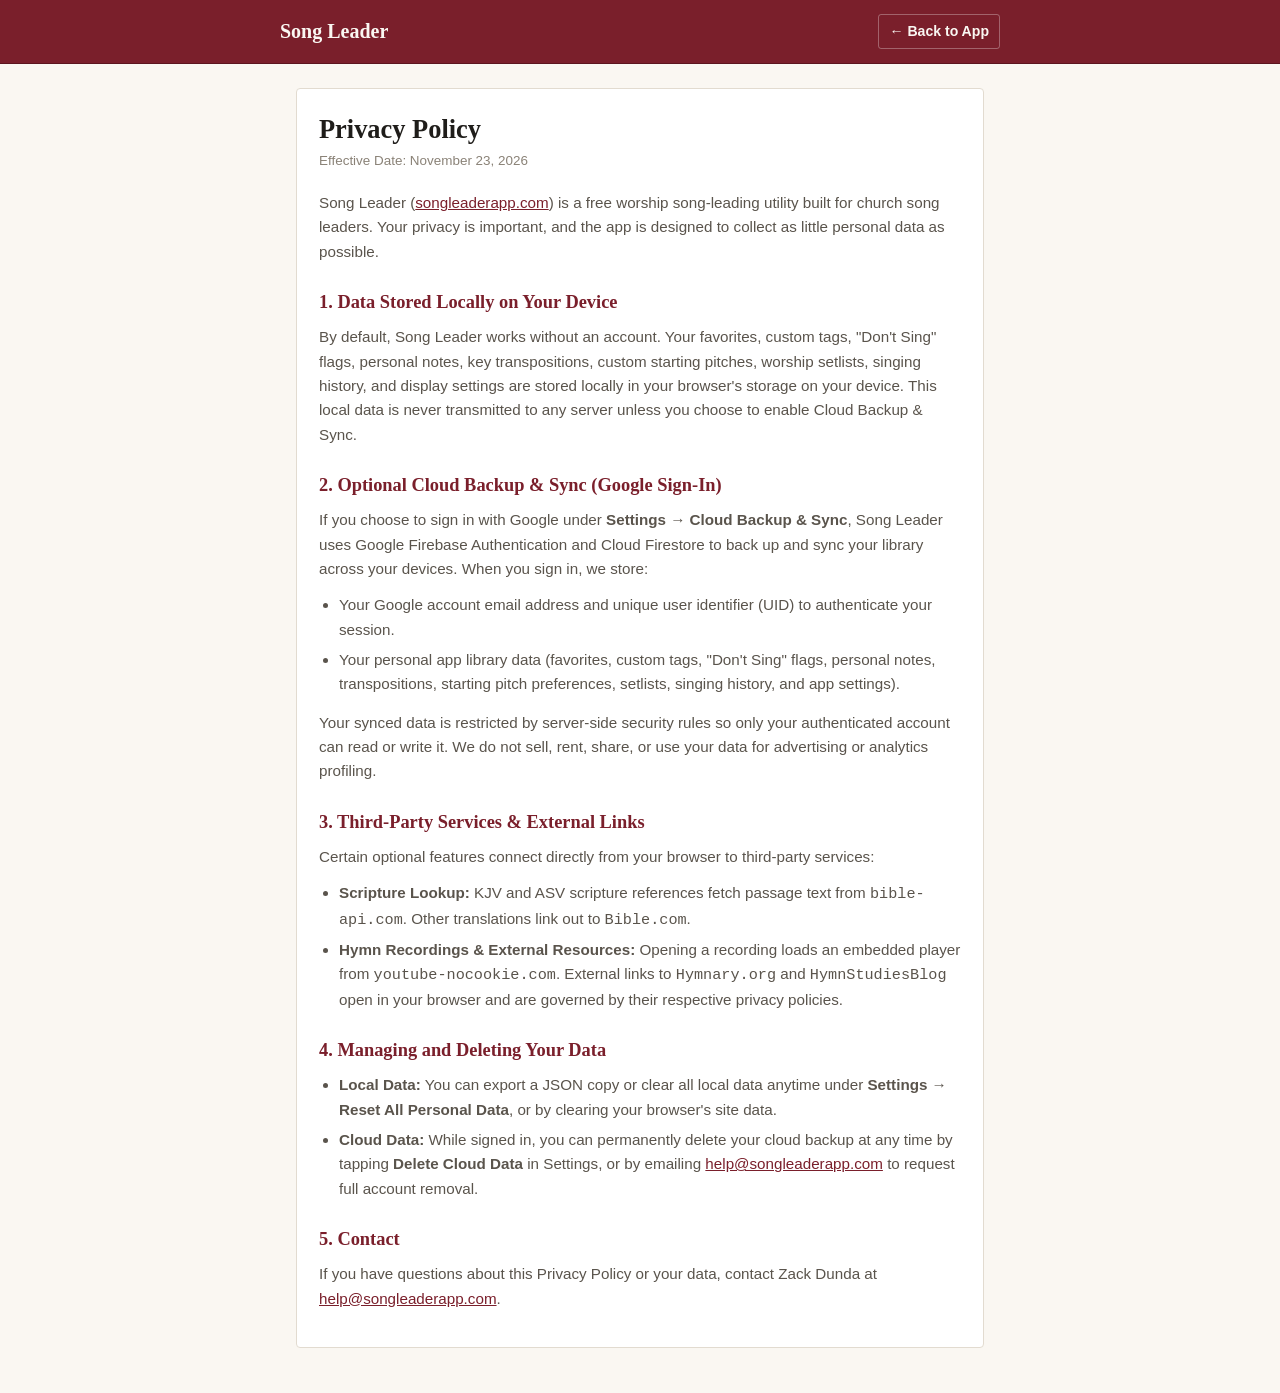
==== privacy.html @ 35c18bb1 "Add files via upload" ====
<!DOCTYPE html>
<html lang="en">
<head>
  <meta charset="UTF-8" />
  <meta name="viewport" content="width=device-width, initial-scale=1.0, viewport-fit=cover" />
  <meta name="theme-color" content="#7A1F2B" />
  <title>Privacy Policy — Song Leader</title>
  <meta name="description" content="Privacy Policy for Song Leader (songleaderapp.com)." />
  <link rel="canonical" href="https://songleaderapp.com/privacy.html" />
  <style>
    :root {
      --bg-paper: #FAF7F2;
      --bg-surface: #FFFFFF;
      --ink-primary: #1F1D1A;
      --ink-secondary: #5A544C;
      --ink-muted: #8A8277;
      --border-hairline: #E2DBD0;
      --accent: #7A1F2B;
      --accent-dark: #5C151F;
      --font-serif: Georgia, "Palatino Linotype", "Book Antiqua", serif;
      --font-sans: -apple-system, BlinkMacSystemFont, "Segoe UI", Roboto, Helvetica, Arial, sans-serif;
    }

    @media (prefers-color-scheme: dark) {
      :root {
        --bg-paper: #161413;
        --bg-surface: #1F1C1A;
        --ink-primary: #EFECE6;
        --ink-secondary: #B9B1A5;
        --ink-muted: #8E867B;
        --border-hairline: #342F2B;
        --accent: #A93848;
      }
    }

    *, *::before, *::after {
      box-sizing: border-box;
    }

    body {
      margin: 0;
      padding: 0;
      background: var(--bg-paper);
      color: var(--ink-primary);
      font-family: var(--font-sans);
      font-size: 16px;
      line-height: 1.6;
      -webkit-font-smoothing: antialiased;
    }

    .policy-header {
      background: #7A1F2B;
      color: #FAF7F2;
      border-bottom: 1px solid var(--accent-dark);
      padding: 14px 18px;
    }

    .policy-header-inner {
      max-width: 720px;
      margin: 0 auto;
      display: flex;
      align-items: center;
      justify-content: space-between;
      gap: 12px;
    }

    .policy-brand {
      font-family: var(--font-serif);
      font-size: 1.25rem;
      font-weight: 700;
      color: #FAF7F2;
      text-decoration: none;
    }

    .back-app-link {
      color: #FAF7F2;
      text-decoration: none;
      font-size: 0.88rem;
      font-weight: 600;
      padding: 5px 10px;
      border: 1px solid rgba(255, 255, 255, 0.3);
      border-radius: 3px;
    }

    .policy-main {
      max-width: 720px;
      margin: 24px auto 48px;
      padding: 0 16px;
    }

    .policy-card {
      background: var(--bg-surface);
      border: 1px solid var(--border-hairline);
      border-radius: 4px;
      padding: 24px 22px;
    }

    h1 {
      margin: 0 0 4px;
      font-family: var(--font-serif);
      font-size: 1.65rem;
      line-height: 1.25;
    }

    .effective-date {
      margin: 0 0 20px;
      font-size: 0.84rem;
      color: var(--ink-muted);
    }

    h2 {
      margin: 24px 0 8px;
      font-family: var(--font-serif);
      font-size: 1.15rem;
      color: var(--accent);
    }

    p {
      margin: 0 0 12px;
      color: var(--ink-secondary);
      font-size: 0.95rem;
    }

    ul {
      margin: 0 0 14px;
      padding-left: 20px;
      color: var(--ink-secondary);
      font-size: 0.95rem;
    }

    li {
      margin-bottom: 6px;
    }

    a {
      color: var(--accent);
    }
  </style>
</head>
<body>
  <header class="policy-header">
    <div class="policy-header-inner">
      <a href="./" class="policy-brand">Song Leader</a>
      <a href="./" class="back-app-link">← Back to App</a>
    </div>
  </header>

  <main class="policy-main">
    <article class="policy-card">
      <h1>Privacy Policy</h1>
      <p class="effective-date">Effective Date: November 23, 2026</p>

      <p>
        Song Leader (<a href="https://songleaderapp.com">songleaderapp.com</a>) is a free worship song-leading utility built for church song leaders. Your privacy is important, and the app is designed to collect as little personal data as possible.
      </p>

      <h2>1. Data Stored Locally on Your Device</h2>
      <p>
        By default, Song Leader works without an account. Your favorites, custom tags, "Don't Sing" flags, personal notes, key transpositions, custom starting pitches, worship setlists, singing history, and display settings are stored locally in your browser's storage on your device. This local data is never transmitted to any server unless you choose to enable Cloud Backup &amp; Sync.
      </p>

      <h2>2. Optional Cloud Backup &amp; Sync (Google Sign-In)</h2>
      <p>
        If you choose to sign in with Google under <strong>Settings &rarr; Cloud Backup &amp; Sync</strong>, Song Leader uses Google Firebase Authentication and Cloud Firestore to back up and sync your library across your devices. When you sign in, we store:
      </p>
      <ul>
        <li>Your Google account email address and unique user identifier (UID) to authenticate your session.</li>
        <li>Your personal app library data (favorites, custom tags, "Don't Sing" flags, personal notes, transpositions, starting pitch preferences, setlists, singing history, and app settings).</li>
      </ul>
      <p>
        Your synced data is restricted by server-side security rules so only your authenticated account can read or write it. We do not sell, rent, share, or use your data for advertising or analytics profiling.
      </p>

      <h2>3. Third-Party Services &amp; External Links</h2>
      <p>
        Certain optional features connect directly from your browser to third-party services:
      </p>
      <ul>
        <li><strong>Scripture Lookup:</strong> KJV and ASV scripture references fetch passage text from <code>bible-api.com</code>. Other translations link out to <code>Bible.com</code>.</li>
        <li><strong>Hymn Recordings &amp; External Resources:</strong> Opening a recording loads an embedded player from <code>youtube-nocookie.com</code>. External links to <code>Hymnary.org</code> and <code>HymnStudiesBlog</code> open in your browser and are governed by their respective privacy policies.</li>
      </ul>

      <h2>4. Managing and Deleting Your Data</h2>
      <ul>
        <li><strong>Local Data:</strong> You can export a JSON copy or clear all local data anytime under <strong>Settings &rarr; Reset All Personal Data</strong>, or by clearing your browser's site data.</li>
        <li><strong>Cloud Data:</strong> While signed in, you can permanently delete your cloud backup at any time by tapping <strong>Delete Cloud Data</strong> in Settings, or by emailing <a href="mailto:help@songleaderapp.com">help@songleaderapp.com</a> to request full account removal.</li>
      </ul>

      <h2>5. Contact</h2>
      <p>
        If you have questions about this Privacy Policy or your data, contact Zack Dunda at <a href="mailto:help@songleaderapp.com">help@songleaderapp.com</a>.
      </p>
    </article>
  </main>
</body>
</html>
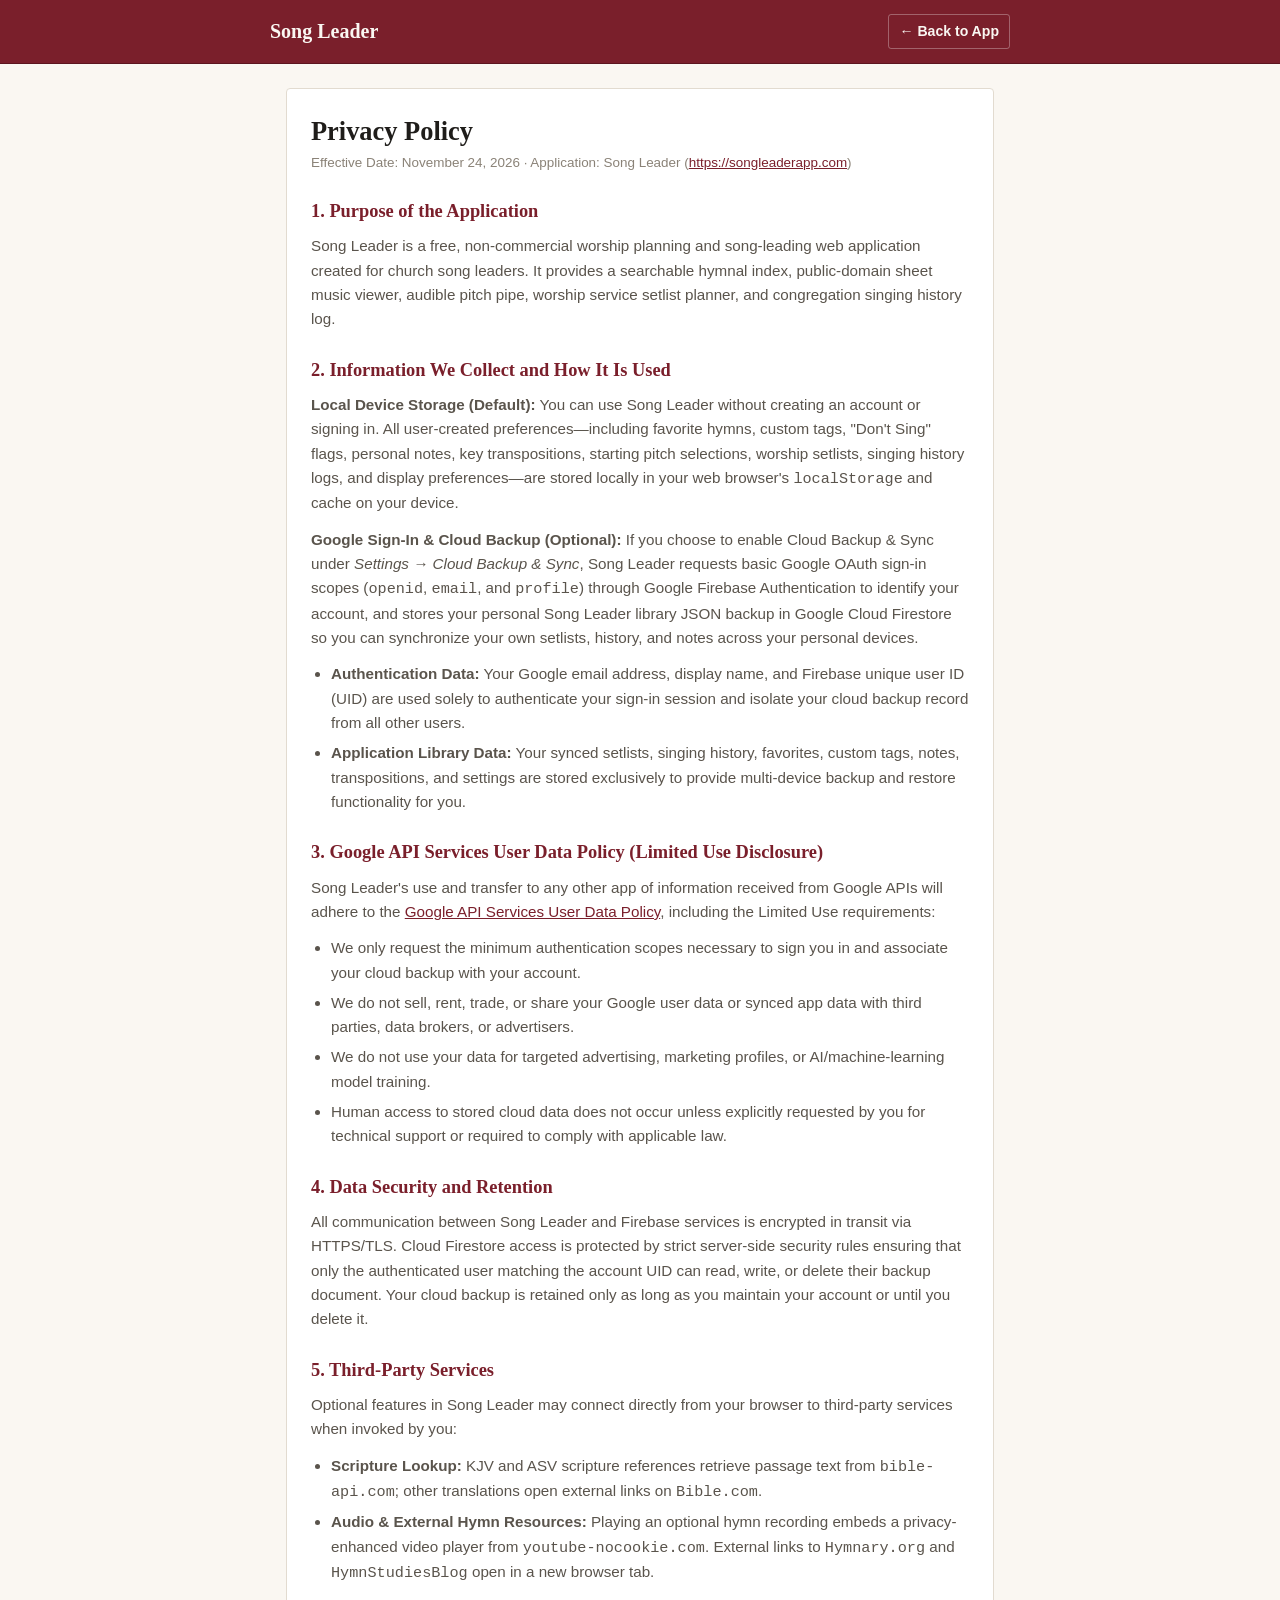
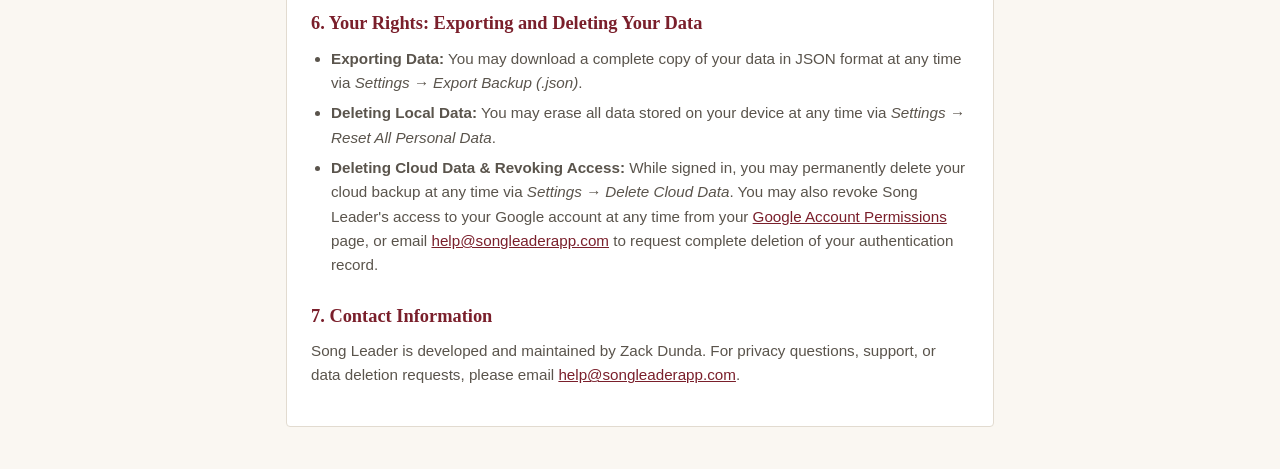
==== commit 9317c86c: "Add files via upload" ====
--- a/privacy.html
+++ b/privacy.html
@@ -5,7 +5,7 @@
   <meta name="viewport" content="width=device-width, initial-scale=1.0, viewport-fit=cover" />
   <meta name="theme-color" content="#7A1F2B" />
   <title>Privacy Policy — Song Leader</title>
-  <meta name="description" content="Privacy Policy for Song Leader (songleaderapp.com)." />
+  <meta name="description" content="Privacy Policy and Google API User Data Policy disclosure for Song Leader (songleaderapp.com)." />
   <link rel="canonical" href="https://songleaderapp.com/privacy.html" />
   <style>
     :root {
@@ -20,7 +20,6 @@
       --font-serif: Georgia, "Palatino Linotype", "Book Antiqua", serif;
       --font-sans: -apple-system, BlinkMacSystemFont, "Segoe UI", Roboto, Helvetica, Arial, sans-serif;
     }
-
     @media (prefers-color-scheme: dark) {
       :root {
         --bg-paper: #161413;
@@ -32,11 +31,7 @@
         --accent: #A93848;
       }
     }
-
-    *, *::before, *::after {
-      box-sizing: border-box;
-    }
-
+    *, *::before, *::after { box-sizing: border-box; }
     body {
       margin: 0;
       padding: 0;
@@ -45,25 +40,21 @@
       font-family: var(--font-sans);
       font-size: 16px;
       line-height: 1.6;
-      -webkit-font-smoothing: antialiased;
     }
-
     .policy-header {
       background: #7A1F2B;
       color: #FAF7F2;
       border-bottom: 1px solid var(--accent-dark);
       padding: 14px 18px;
     }
-
     .policy-header-inner {
-      max-width: 720px;
+      max-width: 740px;
       margin: 0 auto;
       display: flex;
       align-items: center;
       justify-content: space-between;
       gap: 12px;
     }
-
     .policy-brand {
       font-family: var(--font-serif);
       font-size: 1.25rem;
@@ -71,7 +62,6 @@
       color: #FAF7F2;
       text-decoration: none;
     }
-
     .back-app-link {
       color: #FAF7F2;
       text-decoration: none;
@@ -81,114 +71,109 @@
       border: 1px solid rgba(255, 255, 255, 0.3);
       border-radius: 3px;
     }
-
     .policy-main {
-      max-width: 720px;
+      max-width: 740px;
       margin: 24px auto 48px;
       padding: 0 16px;
     }
-
     .policy-card {
       background: var(--bg-surface);
       border: 1px solid var(--border-hairline);
       border-radius: 4px;
-      padding: 24px 22px;
+      padding: 26px 24px;
     }
-
     h1 {
       margin: 0 0 4px;
       font-family: var(--font-serif);
       font-size: 1.65rem;
       line-height: 1.25;
     }
-
     .effective-date {
       margin: 0 0 20px;
       font-size: 0.84rem;
       color: var(--ink-muted);
     }
-
     h2 {
       margin: 24px 0 8px;
       font-family: var(--font-serif);
       font-size: 1.15rem;
       color: var(--accent);
     }
-
-    p {
-      margin: 0 0 12px;
+    p, li {
       color: var(--ink-secondary);
       font-size: 0.95rem;
     }
-
-    ul {
-      margin: 0 0 14px;
-      padding-left: 20px;
-      color: var(--ink-secondary);
-      font-size: 0.95rem;
-    }
-
-    li {
-      margin-bottom: 6px;
-    }
-
-    a {
-      color: var(--accent);
-    }
+    p { margin: 0 0 12px; }
+    ul { margin: 0 0 14px; padding-left: 20px; }
+    li { margin-bottom: 6px; }
+    a { color: var(--accent); }
   </style>
 </head>
 <body>
   <header class="policy-header">
     <div class="policy-header-inner">
       <a href="./" class="policy-brand">Song Leader</a>
-      <a href="./" class="back-app-link">← Back to App</a>
+      <a href="./" class="back-app-link">&larr; Back to App</a>
     </div>
   </header>
 
   <main class="policy-main">
     <article class="policy-card">
       <h1>Privacy Policy</h1>
-      <p class="effective-date">Effective Date: November 23, 2026</p>
+      <p class="effective-date">Effective Date: November 24, 2026 &middot; Application: Song Leader (<a href="https://songleaderapp.com">https://songleaderapp.com</a>)</p>
 
+      <h2>1. Purpose of the Application</h2>
       <p>
-        Song Leader (<a href="https://songleaderapp.com">songleaderapp.com</a>) is a free worship song-leading utility built for church song leaders. Your privacy is important, and the app is designed to collect as little personal data as possible.
+        Song Leader is a free, non-commercial worship planning and song-leading web application created for church song leaders. It provides a searchable hymnal index, public-domain sheet music viewer, audible pitch pipe, worship service setlist planner, and congregation singing history log.
       </p>
 
-      <h2>1. Data Stored Locally on Your Device</h2>
+      <h2>2. Information We Collect and How It Is Used</h2>
       <p>
-        By default, Song Leader works without an account. Your favorites, custom tags, "Don't Sing" flags, personal notes, key transpositions, custom starting pitches, worship setlists, singing history, and display settings are stored locally in your browser's storage on your device. This local data is never transmitted to any server unless you choose to enable Cloud Backup &amp; Sync.
+        <strong>Local Device Storage (Default):</strong> You can use Song Leader without creating an account or signing in. All user-created preferences—including favorite hymns, custom tags, "Don't Sing" flags, personal notes, key transpositions, starting pitch selections, worship setlists, singing history logs, and display preferences—are stored locally in your web browser's <code>localStorage</code> and cache on your device.
+      </p>
+      <p>
+        <strong>Google Sign-In &amp; Cloud Backup (Optional):</strong> If you choose to enable Cloud Backup &amp; Sync under <em>Settings &rarr; Cloud Backup &amp; Sync</em>, Song Leader requests basic Google OAuth sign-in scopes (<code>openid</code>, <code>email</code>, and <code>profile</code>) through Google Firebase Authentication to identify your account, and stores your personal Song Leader library JSON backup in Google Cloud Firestore so you can synchronize your own setlists, history, and notes across your personal devices.
+      </p>
+      <ul>
+        <li><strong>Authentication Data:</strong> Your Google email address, display name, and Firebase unique user ID (UID) are used solely to authenticate your sign-in session and isolate your cloud backup record from all other users.</li>
+        <li><strong>Application Library Data:</strong> Your synced setlists, singing history, favorites, custom tags, notes, transpositions, and settings are stored exclusively to provide multi-device backup and restore functionality for you.</li>
+      </ul>
+
+      <h2>3. Google API Services User Data Policy (Limited Use Disclosure)</h2>
+      <p>
+        Song Leader's use and transfer to any other app of information received from Google APIs will adhere to the <a href="https://developers.google.com/terms/api-services-user-data-policy" target="_blank" rel="noopener noreferrer">Google API Services User Data Policy</a>, including the Limited Use requirements:
+      </p>
+      <ul>
+        <li>We only request the minimum authentication scopes necessary to sign you in and associate your cloud backup with your account.</li>
+        <li>We do not sell, rent, trade, or share your Google user data or synced app data with third parties, data brokers, or advertisers.</li>
+        <li>We do not use your data for targeted advertising, marketing profiles, or AI/machine-learning model training.</li>
+        <li>Human access to stored cloud data does not occur unless explicitly requested by you for technical support or required to comply with applicable law.</li>
+      </ul>
+
+      <h2>4. Data Security and Retention</h2>
+      <p>
+        All communication between Song Leader and Firebase services is encrypted in transit via HTTPS/TLS. Cloud Firestore access is protected by strict server-side security rules ensuring that only the authenticated user matching the account UID can read, write, or delete their backup document. Your cloud backup is retained only as long as you maintain your account or until you delete it.
       </p>
 
-      <h2>2. Optional Cloud Backup &amp; Sync (Google Sign-In)</h2>
+      <h2>5. Third-Party Services</h2>
       <p>
-        If you choose to sign in with Google under <strong>Settings &rarr; Cloud Backup &amp; Sync</strong>, Song Leader uses Google Firebase Authentication and Cloud Firestore to back up and sync your library across your devices. When you sign in, we store:
+        Optional features in Song Leader may connect directly from your browser to third-party services when invoked by you:
       </p>
       <ul>
-        <li>Your Google account email address and unique user identifier (UID) to authenticate your session.</li>
-        <li>Your personal app library data (favorites, custom tags, "Don't Sing" flags, personal notes, transpositions, starting pitch preferences, setlists, singing history, and app settings).</li>
-      </ul>
-      <p>
-        Your synced data is restricted by server-side security rules so only your authenticated account can read or write it. We do not sell, rent, share, or use your data for advertising or analytics profiling.
-      </p>
-
-      <h2>3. Third-Party Services &amp; External Links</h2>
-      <p>
-        Certain optional features connect directly from your browser to third-party services:
-      </p>
-      <ul>
-        <li><strong>Scripture Lookup:</strong> KJV and ASV scripture references fetch passage text from <code>bible-api.com</code>. Other translations link out to <code>Bible.com</code>.</li>
-        <li><strong>Hymn Recordings &amp; External Resources:</strong> Opening a recording loads an embedded player from <code>youtube-nocookie.com</code>. External links to <code>Hymnary.org</code> and <code>HymnStudiesBlog</code> open in your browser and are governed by their respective privacy policies.</li>
+        <li><strong>Scripture Lookup:</strong> KJV and ASV scripture references retrieve passage text from <code>bible-api.com</code>; other translations open external links on <code>Bible.com</code>.</li>
+        <li><strong>Audio &amp; External Hymn Resources:</strong> Playing an optional hymn recording embeds a privacy-enhanced video player from <code>youtube-nocookie.com</code>. External links to <code>Hymnary.org</code> and <code>HymnStudiesBlog</code> open in a new browser tab.</li>
       </ul>
 
-      <h2>4. Managing and Deleting Your Data</h2>
+      <h2>6. Your Rights: Exporting and Deleting Your Data</h2>
       <ul>
-        <li><strong>Local Data:</strong> You can export a JSON copy or clear all local data anytime under <strong>Settings &rarr; Reset All Personal Data</strong>, or by clearing your browser's site data.</li>
-        <li><strong>Cloud Data:</strong> While signed in, you can permanently delete your cloud backup at any time by tapping <strong>Delete Cloud Data</strong> in Settings, or by emailing <a href="mailto:help@songleaderapp.com">help@songleaderapp.com</a> to request full account removal.</li>
+        <li><strong>Exporting Data:</strong> You may download a complete copy of your data in JSON format at any time via <em>Settings &rarr; Export Backup (.json)</em>.</li>
+        <li><strong>Deleting Local Data:</strong> You may erase all data stored on your device at any time via <em>Settings &rarr; Reset All Personal Data</em>.</li>
+        <li><strong>Deleting Cloud Data &amp; Revoking Access:</strong> While signed in, you may permanently delete your cloud backup at any time via <em>Settings &rarr; Delete Cloud Data</em>. You may also revoke Song Leader's access to your Google account at any time from your <a href="https://myaccount.google.com/permissions" target="_blank" rel="noopener noreferrer">Google Account Permissions</a> page, or email <a href="mailto:help@songleaderapp.com">help@songleaderapp.com</a> to request complete deletion of your authentication record.</li>
       </ul>
 
-      <h2>5. Contact</h2>
+      <h2>7. Contact Information</h2>
       <p>
-        If you have questions about this Privacy Policy or your data, contact Zack Dunda at <a href="mailto:help@songleaderapp.com">help@songleaderapp.com</a>.
+        Song Leader is developed and maintained by Zack Dunda. For privacy questions, support, or data deletion requests, please email <a href="mailto:help@songleaderapp.com">help@songleaderapp.com</a>.
       </p>
     </article>
   </main>
